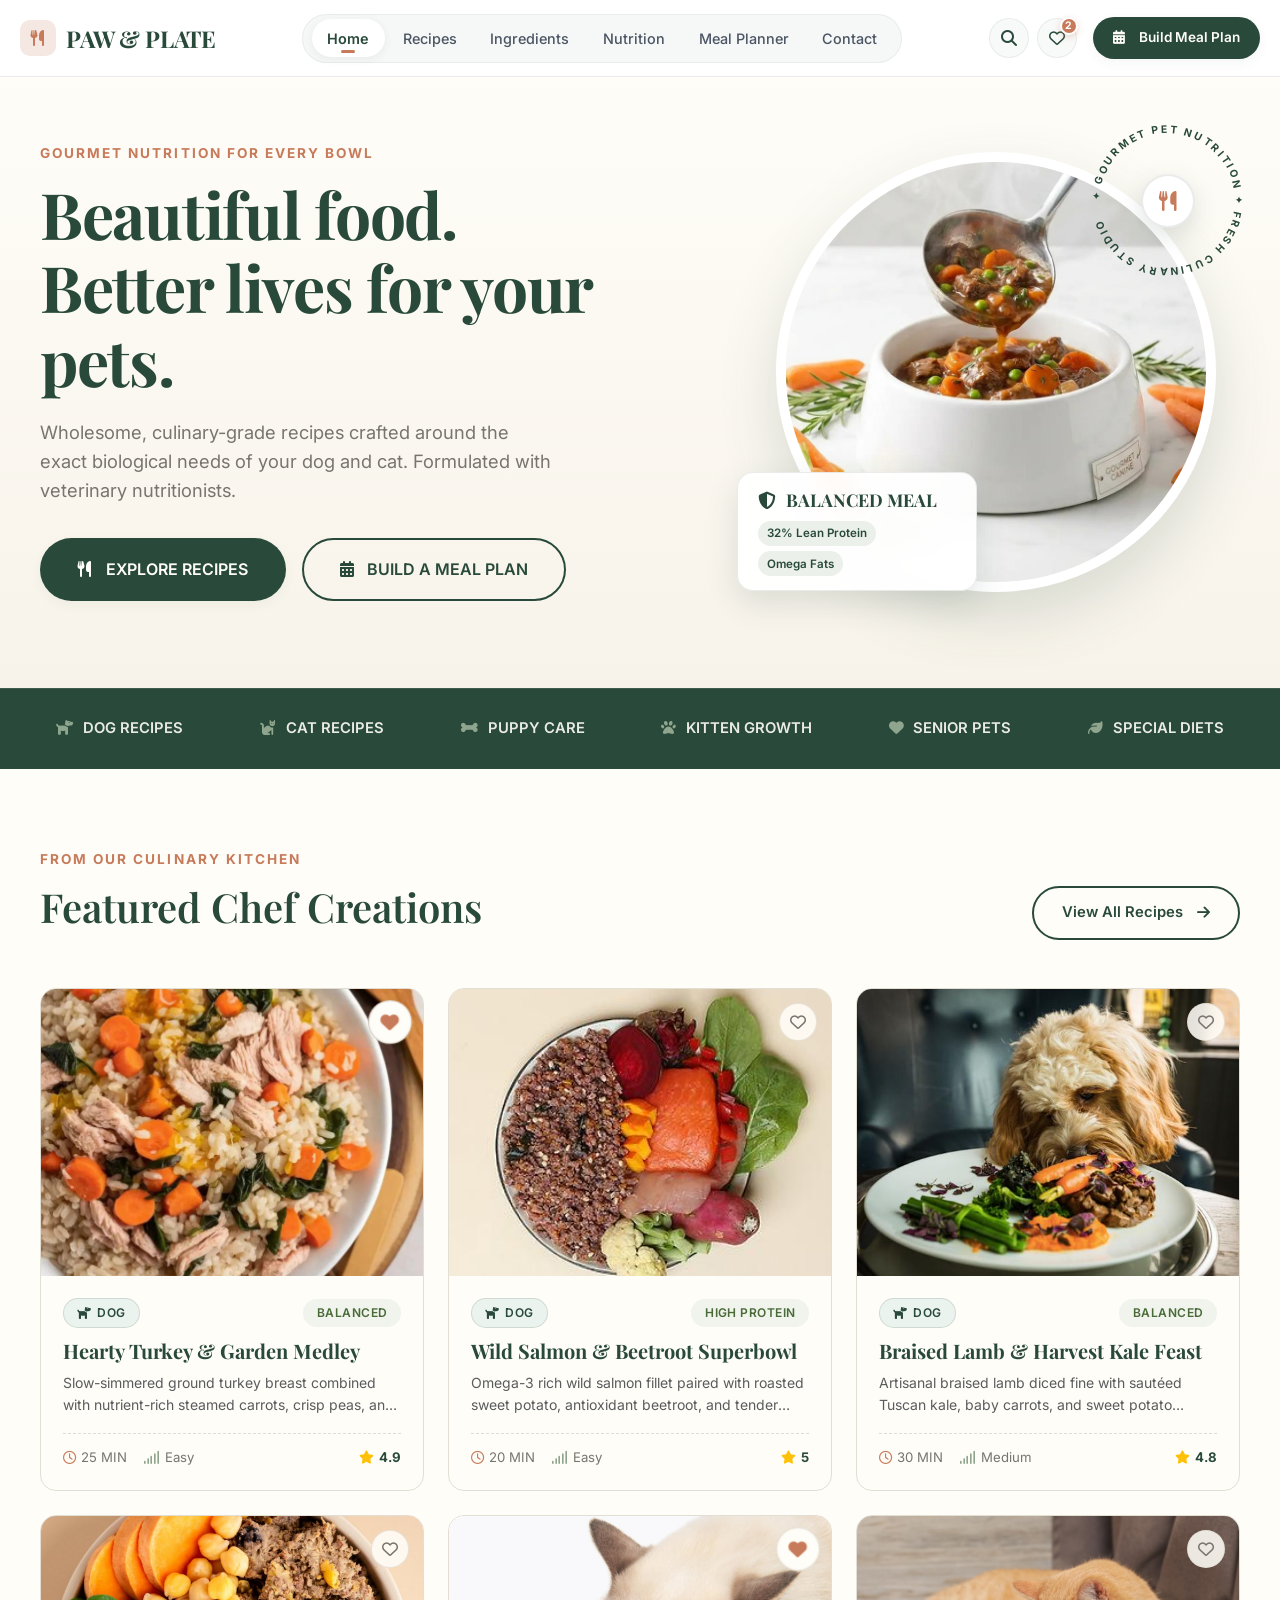
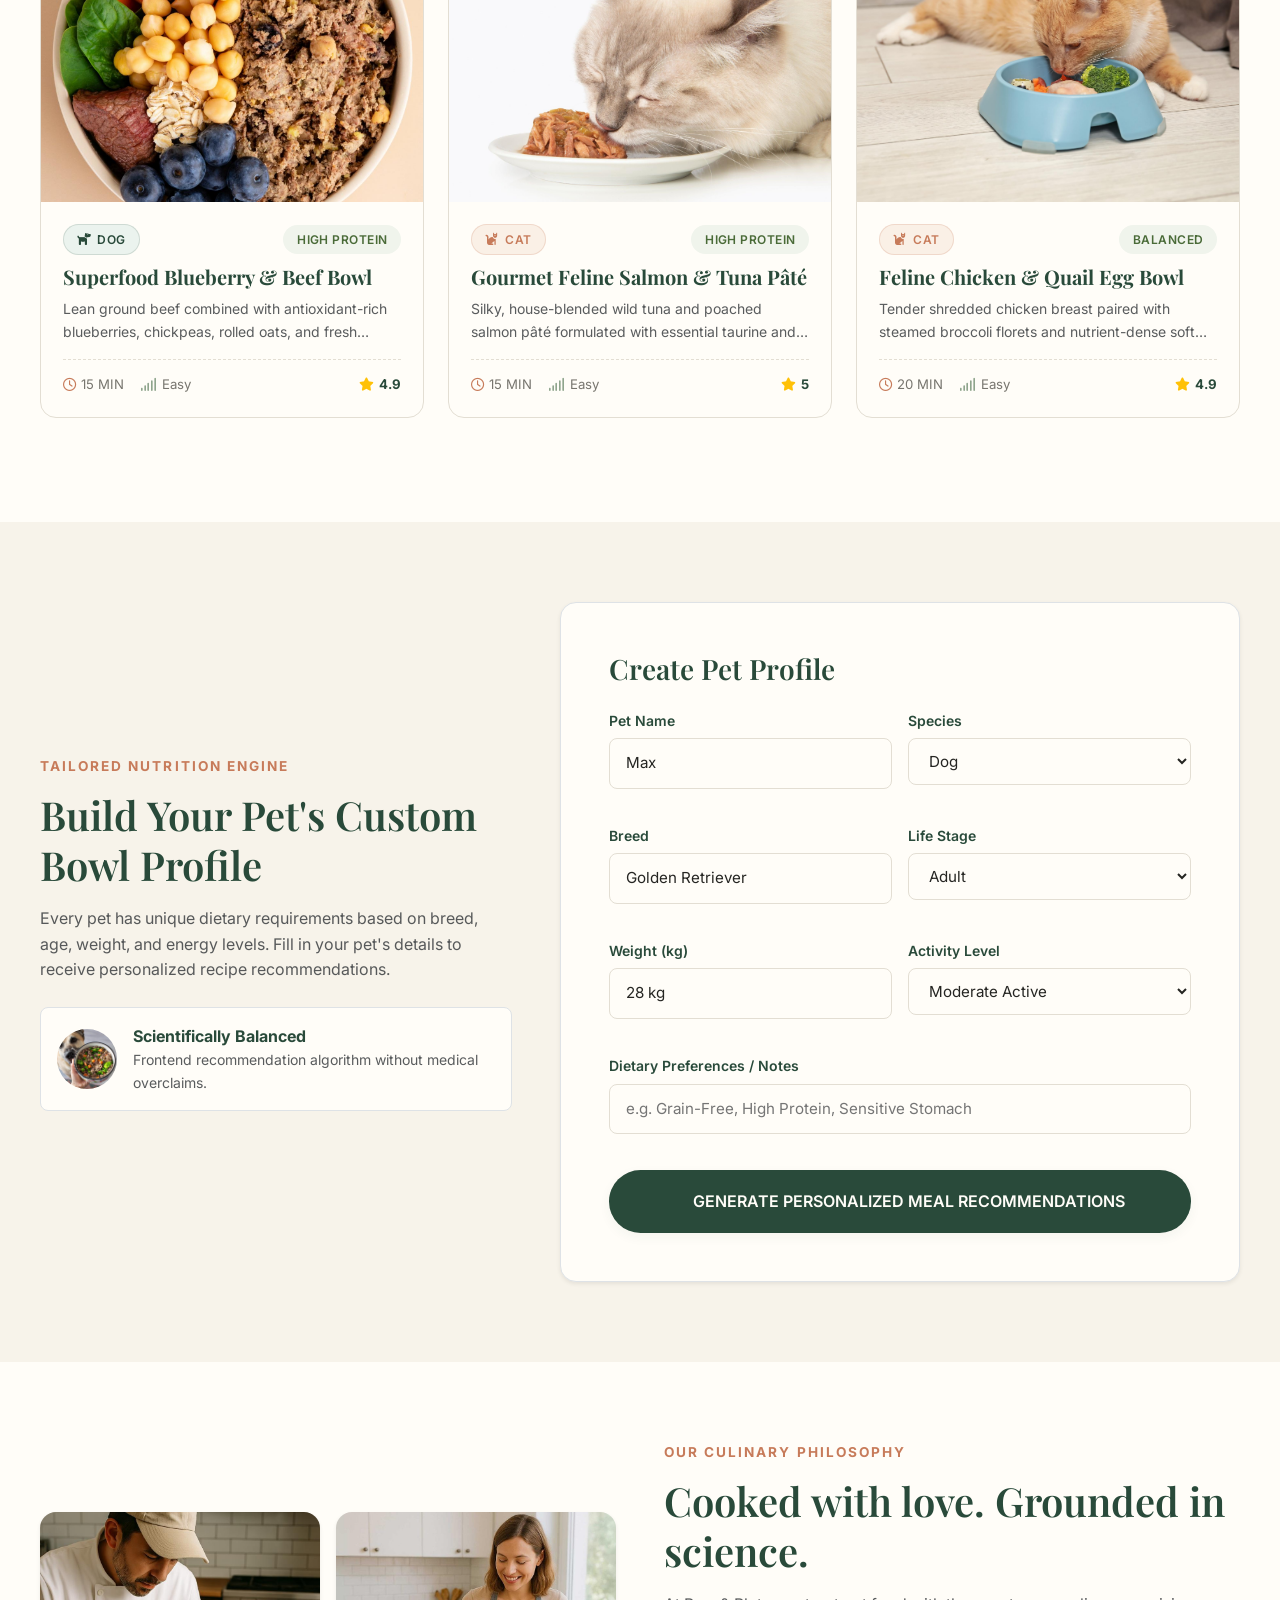
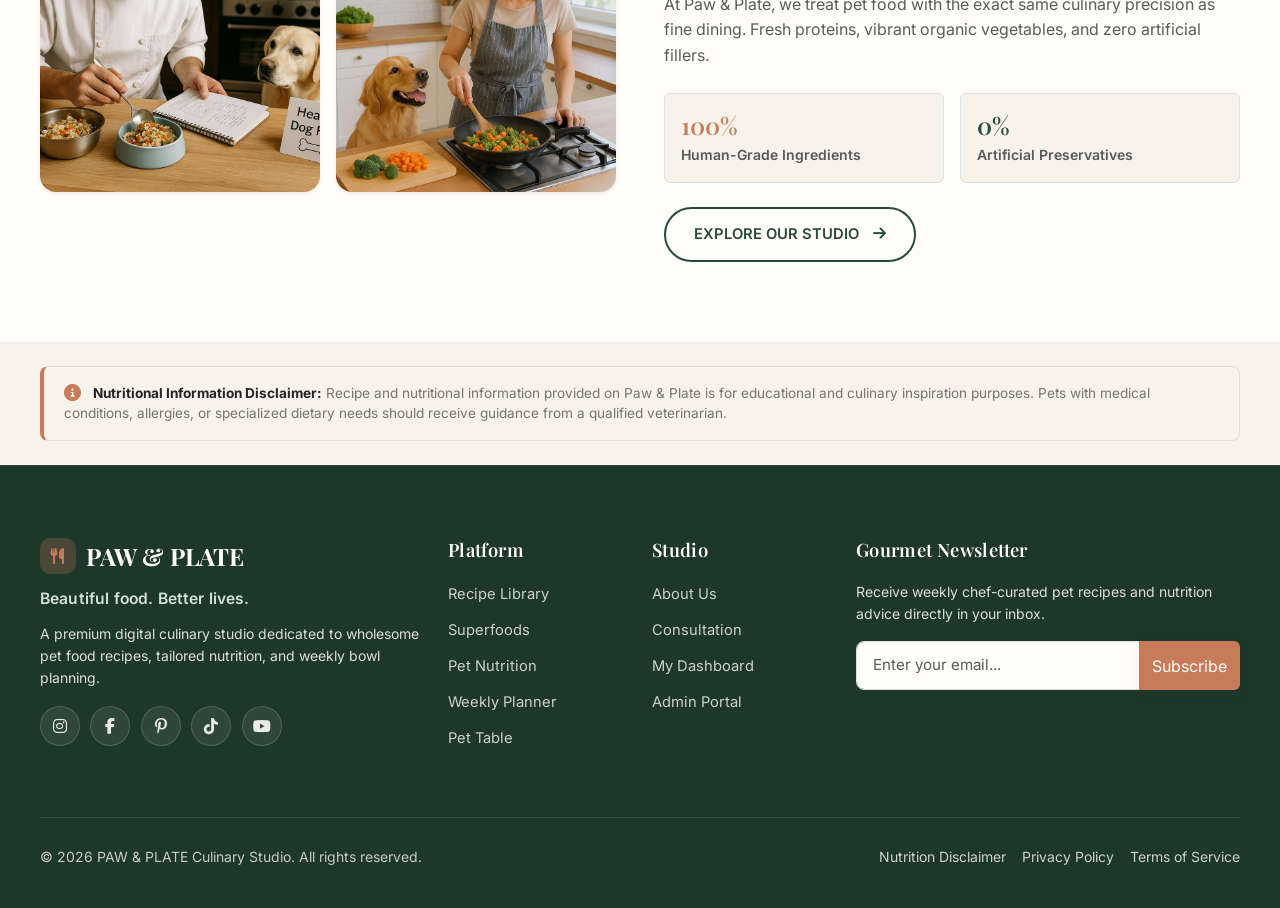
==== index.html @ b3adb0f3 "first commit" ====
<!DOCTYPE html>
<html lang="en">
<head>
  <meta charset="UTF-8">
  <meta name="viewport" content="width=device-width, initial-scale=1.0">
  <title>PAW & PLATE — Gourmet Pet Nutrition & Culinary Studio</title>
  <meta name="description" content="Discover wholesome, culinary pet recipes, personalized meal plans, ingredient guides, and expert pet nutrition advice crafted for dogs and cats.">
  
  <!-- Favicon -->
  <link rel="icon" type="image/svg+xml" href="favicon.svg">
  <!-- Font Awesome CDN -->
  <link rel="stylesheet" href="https://cdnjs.cloudflare.com/ajax/libs/font-awesome/6.4.0/css/all.min.css">
  <!-- Bootstrap 5 CDN -->
  <link rel="stylesheet" href="https://cdn.jsdelivr.net/npm/bootstrap@5.3.0/dist/css/bootstrap.min.css">
  <!-- Master Stylesheet -->
  <link rel="stylesheet" href="assets/css/style.css">
</head>
<body data-page="home">

  <!-- Sticky Navbar -->
  <nav class="navbar navbar-expand-lg paw-navbar">
    <div class="container-custom">

      <!-- Brand Logo -->
      <a class="brand-logo" href="index.html">
        <span class="brand-icon-wrapper"><i class="fas fa-utensils"></i></span> PAW &amp; PLATE
      </a>

      <!-- Desktop Center Nav Links -->
      <div class="d-none d-lg-flex navbar-nav-center">
        <a class="nav-link-paw active" href="index.html">Home</a>
        <a class="nav-link-paw" href="recipes.html">Recipes</a>
        <a class="nav-link-paw" href="ingredients.html">Ingredients</a>
        <a class="nav-link-paw" href="nutrition.html">Nutrition</a>
        <a class="nav-link-paw" href="meal-planner.html">Meal Planner</a>
        <a class="nav-link-paw" href="contact.html">Contact</a>
      </div>

      <!-- Desktop Right Actions -->
      <div class="d-none d-lg-flex align-items-center gap-2">
        <a href="recipes.html" class="header-action-btn" title="Search Recipes"><i class="fas fa-search"></i></a>
        <a href="dashboard.html" class="header-action-btn" title="Saved Favorites">
          <i class="far fa-heart"></i>
          <span class="badge-count" id="favCountBadge">1</span>
        </a>
        <a href="meal-planner.html" class="btn-paw btn-paw-primary btn-paw-sm ms-2">
          <i class="fas fa-calendar-alt me-1"></i> Build Meal Plan
        </a>
      </div>

      <!-- Mobile Hamburger -->
      <button class="navbar-toggler border-0 d-lg-none ms-auto" type="button" data-bs-toggle="offcanvas" data-bs-target="#mobileNavOffcanvas" aria-controls="mobileNavOffcanvas">
        <i class="fas fa-bars fa-lg text-forest"></i>
      </button>

    </div>
  </nav>

  <!-- Mobile Offcanvas Drawer -->
  <div class="offcanvas offcanvas-end offcanvas-paw" tabindex="-1" id="mobileNavOffcanvas">
    <div class="offcanvas-header border-bottom">
      <a class="brand-logo" href="index.html"><i class="fas fa-utensils"></i> PAW & PLATE</a>
      <button type="button" class="btn-close text-reset" data-bs-dismiss="offcanvas" aria-label="Close"></button>
    </div>
    <div class="offcanvas-body">
      <ul class="navbar-nav">
        <li><a class="nav-link nav-link-paw active" href="index.html"><i class="fas fa-home me-2 text-sage"></i> Home</a></li>
        <li><a class="nav-link nav-link-paw" href="recipes.html"><i class="fas fa-book-open me-2 text-sage"></i> Recipes</a></li>
        <li><a class="nav-link nav-link-paw" href="ingredients.html"><i class="fas fa-carrot me-2 text-sage"></i> Ingredients</a></li>
        <li><a class="nav-link nav-link-paw" href="nutrition.html"><i class="fas fa-heartbeat me-2 text-sage"></i> Nutrition</a></li>
        <li><a class="nav-link nav-link-paw" href="meal-planner.html"><i class="fas fa-calendar-alt me-2 text-sage"></i> Meal Planner</a></li>
        <li><a class="nav-link nav-link-paw" href="community.html"><i class="fas fa-users me-2 text-sage"></i> Community</a></li>
        <li><a class="nav-link nav-link-paw" href="about.html"><i class="fas fa-info-circle me-2 text-sage"></i> About / Studio</a></li>
        <li><a class="nav-link nav-link-paw" href="contact.html"><i class="fas fa-envelope me-2 text-sage"></i> Contact</a></li>
      </ul>
      <div class="mt-4 pt-3 border-top">
        <a href="meal-planner.html" class="btn-paw btn-paw-primary w-100">BUILD A MEAL PLAN</a>
      </div>
    </div>
  </div>



  <!-- Hero Section -->
  <section class="hero-wrapper">
    <div class="container-custom">
      <div class="row align-items-center g-5">
        <div class="col-lg-6 reveal-left">
          <div class="hero-subtitle">GOURMET NUTRITION FOR EVERY BOWL</div>
          <h1 class="hero-title">Beautiful food. <br>Better lives for your pets.</h1>
          <p class="hero-description">
            Wholesome, culinary-grade recipes crafted around the exact biological needs of your dog and cat. Formulated with veterinary nutritionists.
          </p>
          <div class="d-flex flex-wrap gap-3">
            <a href="recipes.html" class="btn-paw btn-paw-primary btn-paw-lg">
              <i class="fas fa-utensils me-1"></i> EXPLORE RECIPES
            </a>
            <a href="meal-planner.html" class="btn-paw btn-paw-outline btn-paw-lg">
              <i class="fas fa-calendar-alt me-1"></i> BUILD A MEAL PLAN
            </a>
          </div>
        </div>

        <div class="col-lg-6 reveal-right text-center text-lg-end">
          <div class="hero-circle-wrapper position-relative d-inline-block">
            
            <!-- Circular Rotating Text Stamp -->
            <div class="rotating-text-stamp">
              <svg viewBox="0 0 220 220" class="rotating-text-svg">
                <path id="circleTextPath" d="M 110, 110 m -85, 0 a 85,85 0 1,1 170,0 a 85,85 0 1,1 -170,0" fill="none" />
                <text font-size="13" font-weight="700" letter-spacing="3" fill="#294A3A">
                  <textPath href="#circleTextPath" startOffset="0%">✦ GOURMET PET NUTRITION ✦ FRESH CULINARY STUDIO </textPath>
                </text>
              </svg>
              <div class="stamp-center-icon">
                <i class="fas fa-utensils text-terracotta"></i>
              </div>
            </div>

            <!-- Circular Image Frame -->
            <div class="hero-img-circle">
              <img src="assets/images/1.jpg" alt="Gourmet Pet Food Bowl">
            </div>

            <!-- Corner Nutrition Badge -->
            <div class="hero-circle-badge">
              <div class="badge-header"><i class="fas fa-shield-alt text-forest me-1"></i> BALANCED MEAL</div>
              <div class="badge-tags mt-1">
                <span class="badge-tag-item">32% Lean Protein</span>
                <span class="badge-tag-item">Omega Fats</span>
              </div>
            </div>

          </div>
        </div>
      </div>
    </div>
  </section>

  <!-- Category & Trust Bar -->
  <section class="trust-bar">
    <div class="container-custom">
      <div class="d-flex flex-wrap align-items-center justify-content-between gap-2">
        <a href="recipes.html?cat=dog" class="trust-item"><i class="fas fa-dog"></i> DOG RECIPES</a>
        <a href="recipes.html?cat=cat" class="trust-item"><i class="fas fa-cat"></i> CAT RECIPES</a>
        <a href="recipes.html?cat=puppy" class="trust-item"><i class="fas fa-bone"></i> PUPPY CARE</a>
        <a href="recipes.html?cat=kitten" class="trust-item"><i class="fas fa-paw"></i> KITTEN GROWTH</a>
        <a href="recipes.html?cat=senior" class="trust-item"><i class="fas fa-heart"></i> SENIOR PETS</a>
        <a href="recipes.html?cat=special" class="trust-item"><i class="fas fa-leaf"></i> SPECIAL DIETS</a>
      </div>
    </div>
  </section>

  <!-- Featured Recipes Section -->
  <section class="section-padding bg-warm-white">
    <div class="container-custom">
      <div class="d-flex flex-wrap align-items-end justify-content-between mb-5 reveal">
        <div>
          <div class="hero-subtitle">FROM OUR CULINARY KITCHEN</div>
          <h2 class="display-6 font-heading">Featured Chef Creations</h2>
        </div>
        <a href="recipes.html" class="btn-paw btn-paw-outline">View All Recipes <i class="fas fa-arrow-right ms-1"></i></a>
      </div>

      <div class="row" id="featuredRecipesGrid">
        <!-- JS dynamically populates top 6 recipes -->
      </div>
    </div>
  </section>

  <!-- Pet Profile Builder Section -->
  <section class="section-padding bg-cream">
    <div class="container-custom">
      <div class="row align-items-center g-5">
        <div class="col-lg-5 reveal-left">
          <div class="hero-subtitle">TAILORED NUTRITION ENGINE</div>
          <h2 class="display-6 font-heading mb-3">Build Your Pet's Custom Bowl Profile</h2>
          <p class="text-muted mb-4">
            Every pet has unique dietary requirements based on breed, age, weight, and energy levels. Fill in your pet's details to receive personalized recipe recommendations.
          </p>
          <div class="d-flex align-items-center gap-3 p-3 bg-warm-white border rounded-3 mb-3">
            <img src="assets/images/10.jpg" alt="Golden Retriever" style="width:60px;height:60px;object-fit:cover;border-radius:50%;">
            <div>
              <div class="fw-bold text-forest">Scientifically Balanced</div>
              <div class="small text-muted">Frontend recommendation algorithm without medical overclaims.</div>
            </div>
          </div>
        </div>

        <div class="col-lg-7 reveal-right">
          <div class="bg-warm-white p-4 p-md-5 rounded-4 border shadow-sm">
            <h3 class="font-heading mb-4 text-forest">Create Pet Profile</h3>
            <form id="homePetProfileForm">
              <div class="row g-3">
                <div class="col-md-6 form-paw-group">
                  <label class="form-paw-label">Pet Name</label>
                  <input type="text" class="form-paw-control" id="petName" value="Max" required>
                </div>
                <div class="col-md-6 form-paw-group">
                  <label class="form-paw-label">Species</label>
                  <select class="form-paw-control" id="petSpecies">
                    <option value="dog" selected>Dog</option>
                    <option value="cat">Cat</option>
                  </select>
                </div>
                <div class="col-md-6 form-paw-group">
                  <label class="form-paw-label">Breed</label>
                  <input type="text" class="form-paw-control" id="petBreed" value="Golden Retriever">
                </div>
                <div class="col-md-6 form-paw-group">
                  <label class="form-paw-label">Life Stage</label>
                  <select class="form-paw-control" id="petLifeStage">
                    <option value="puppy">Puppy / Kitten</option>
                    <option value="adult" selected>Adult</option>
                    <option value="senior">Senior</option>
                  </select>
                </div>
                <div class="col-md-6 form-paw-group">
                  <label class="form-paw-label">Weight (kg)</label>
                  <input type="text" class="form-paw-control" id="petWeight" value="28 kg">
                </div>
                <div class="col-md-6 form-paw-group">
                  <label class="form-paw-label">Activity Level</label>
                  <select class="form-paw-control" id="petActivity">
                    <option value="Low">Low / Indoor</option>
                    <option value="Moderate" selected>Moderate Active</option>
                    <option value="High">High Energy / Outdoor</option>
                  </select>
                </div>
                <div class="col-12 form-paw-group">
                  <label class="form-paw-label">Dietary Preferences / Notes</label>
                  <input type="text" class="form-paw-control" id="petPreferences" placeholder="e.g. Grain-Free, High Protein, Sensitive Stomach">
                </div>
                <div class="col-12 mt-3">
                  <button type="submit" class="btn-paw btn-paw-primary w-100 btn-paw-lg">
                    <i class="fas fa-sparkles me-2"></i> GENERATE PERSONALIZED MEAL RECOMMENDATIONS
                  </button>
                </div>
              </div>
            </form>
          </div>
        </div>
      </div>
    </div>
  </section>

  <!-- Culinary Studio Feature Showcase -->
  <section class="section-padding bg-warm-white">
    <div class="container-custom">
      <div class="row align-items-center g-5">
        <div class="col-lg-6 order-lg-2 reveal-right">
          <div class="hero-subtitle">OUR CULINARY PHILOSOPHY</div>
          <h2 class="display-6 font-heading mb-3">Cooked with love. Grounded in science.</h2>
          <p class="text-muted mb-4">
            At Paw & Plate, we treat pet food with the exact same culinary precision as fine dining. Fresh proteins, vibrant organic vegetables, and zero artificial fillers.
          </p>
          <div class="row g-3 mb-4">
            <div class="col-6">
              <div class="p-3 bg-cream rounded border">
                <div class="h4 font-heading text-terracotta mb-1">100%</div>
                <div class="small text-muted fw-semibold">Human-Grade Ingredients</div>
              </div>
            </div>
            <div class="col-6">
              <div class="p-3 bg-cream rounded border">
                <div class="h4 font-heading text-forest mb-1">0%</div>
                <div class="small text-muted fw-semibold">Artificial Preservatives</div>
              </div>
            </div>
          </div>
          <a href="about.html" class="btn-paw btn-paw-outline">EXPLORE OUR STUDIO <i class="fas fa-arrow-right ms-1"></i></a>
        </div>

        <div class="col-lg-6 order-lg-1 reveal-left">
          <div class="row g-3">
            <div class="col-6">
              <img src="assets/images/25.jpg" alt="Chef preparing pet bowl" class="img-fluid rounded-4 shadow-sm" style="height:280px;width:100%;object-fit:cover;">
            </div>
            <div class="col-6">
              <img src="assets/images/20.jpg" alt="Woman cooking fresh veggies for dog" class="img-fluid rounded-4 shadow-sm" style="height:280px;width:100%;object-fit:cover;">
            </div>
          </div>
        </div>
      </div>
    </div>
  </section>

  <!-- Safety & Educational Disclaimer -->
  <section class="py-4 bg-cream">
    <div class="container-custom">
      <div class="disclaimer-banner reveal">
        <i class="fas fa-info-circle text-terracotta fa-lg me-2"></i>
        <strong>Nutritional Information Disclaimer:</strong> Recipe and nutritional information provided on Paw & Plate is for educational and culinary inspiration purposes. Pets with medical conditions, allergies, or specialized dietary needs should receive guidance from a qualified veterinarian.
      </div>
    </div>
  </section>

  <!-- Footer -->
  <!-- Footer -->
  <footer class="paw-footer">
    <div class="container-custom">
      <div class="row g-4">
        <div class="col-lg-4">
          <a href="index.html" class="footer-brand"><span class="brand-icon-wrapper"><i class="fas fa-utensils"></i></span> PAW &amp; PLATE</a>
          <div class="footer-tagline">Beautiful food. Better lives.</div>
          <p class="small text-muted mb-3">
            A premium digital culinary studio dedicated to wholesome pet food recipes, tailored nutrition, and weekly bowl planning.
          </p>
          <div class="footer-social-icons">
            <a href="#" class="social-icon-btn" aria-label="Instagram" title="Instagram"><i class="fab fa-instagram"></i></a>
            <a href="#" class="social-icon-btn" aria-label="Facebook" title="Facebook"><i class="fab fa-facebook-f"></i></a>
            <a href="#" class="social-icon-btn" aria-label="Pinterest" title="Pinterest"><i class="fab fa-pinterest-p"></i></a>
            <a href="#" class="social-icon-btn" aria-label="TikTok" title="TikTok"><i class="fab fa-tiktok"></i></a>
            <a href="#" class="social-icon-btn" aria-label="YouTube" title="YouTube"><i class="fab fa-youtube"></i></a>
          </div>
        </div>
        <div class="col-lg-2 col-md-4">
          <h4 class="footer-heading">Platform</h4>
          <ul class="footer-links">
            <li><a href="recipes.html">Recipe Library</a></li>
            <li><a href="ingredients.html">Superfoods</a></li>
            <li><a href="nutrition.html">Pet Nutrition</a></li>
            <li><a href="meal-planner.html">Weekly Planner</a></li>
            <li><a href="community.html">Pet Table</a></li>
          </ul>
        </div>
        <div class="col-lg-2 col-md-4">
          <h4 class="footer-heading">Studio</h4>
          <ul class="footer-links">
            <li><a href="about.html">About Us</a></li>
            <li><a href="contact.html">Consultation</a></li>
            <li><a href="dashboard.html">My Dashboard</a></li>
            <li><a href="admin.html">Admin Portal</a></li>
          </ul>
        </div>
        <div class="col-lg-4 col-md-4">
          <h4 class="footer-heading">Gourmet Newsletter</h4>
          <p class="small text-muted mb-3">Receive weekly chef-curated pet recipes and nutrition advice directly in your inbox.</p>
          <div class="input-group">
            <input type="email" class="form-control form-paw-control" placeholder="Enter your email...">
            <button class="btn btn-paw-terracotta" type="button">Subscribe</button>
          </div>
        </div>
      </div>

      <div class="footer-bottom">
        <div>&copy; 2026 PAW &amp; PLATE Culinary Studio. All rights reserved.</div>
        <div class="d-flex gap-3">
          <a href="nutrition.html">Nutrition Disclaimer</a>
          <a href="contact.html">Privacy Policy</a>
          <a href="contact.html">Terms of Service</a>
        </div>
      </div>
    </div>
  </footer>

  <!-- Profile Result Modal -->
  <div class="modal fade" id="profileResultModal" tabindex="-1" aria-hidden="true">
    <div class="modal-dialog modal-lg modal-dialog-centered">
      <div class="modal-content bg-warm-white border-0 shadow-lg">
        <div class="modal-header border-bottom">
          <h5 class="modal-title font-heading text-forest"><i class="fas fa-sparkles text-terracotta me-2"></i> Custom Nutrition Protocol Created</h5>
          <button type="button" class="btn-close" data-bs-dismiss="modal" aria-label="Close"></button>
        </div>
        <div class="modal-body p-4" id="recommendedRecipesContainer">
          <!-- JS fills recommended recipe cards -->
        </div>
        <div class="modal-footer border-top">
          <button type="button" class="btn-paw btn-paw-outline btn-paw-sm" data-bs-dismiss="modal">Close</button>
          <a href="meal-planner.html" class="btn-paw btn-paw-primary btn-paw-sm">Add to Meal Planner</a>
        </div>
      </div>
    </div>
  </div>

  <!-- Scripts -->
  <script src="https://cdn.jsdelivr.net/npm/bootstrap@5.3.0/dist/js/bootstrap.bundle.min.js"></script>
  <script src="assets/js/main.js"></script>
</body>
</html>
---- assets/css/style.css ----
/* ==========================================================================
   PAW & PLATE — Premium Gourmet Pet Food & Culinary Studio
   Design System & Master Stylesheet
   ========================================================================== */

@import url('https://fonts.googleapis.com/css2?family=DM+Serif+Display:ital@0;1&family=Inter:wght@300;400;500;600;700&family=Playfair+Display:ital,wght@0,400..800;1,400..800&display=swap');

:root {
  --forest: #294A3A;
  --forest-dark: #1E372B;
  --forest-light: #375F4B;
  --sage: #8FA58D;
  --sage-light: #EBF0EA;
  --sage-tint: #F3F6F2;
  --cream: #F7F3EA;
  --warm-white: #FFFDF8;
  --terracotta: #C77B5A;
  --terracotta-dark: #A96243;
  --terracotta-light: #F9EFEA;
  --charcoal: #252522;
  --muted: #77756E;
  --border: #E3DED3;
  --border-dark: #CFC8B8;
  
  --shadow-sm: 0 4px 12px rgba(41, 74, 58, 0.05);
  --shadow-md: 0 12px 32px rgba(37, 37, 34, 0.08);
  --shadow-lg: 0 20px 48px rgba(37, 37, 34, 0.12);
  --shadow-hover: 0 18px 40px rgba(41, 74, 58, 0.15);
  
  --font-heading: 'Playfair Display', 'DM Serif Display', Georgia, serif;
  --font-body: 'Inter', system-ui, -apple-system, sans-serif;
  
  --radius-sm: 8px;
  --radius-md: 16px;
  --radius-lg: 24px;
  --radius-pill: 999px;
  
  --transition: all 0.35s cubic-bezier(0.25, 1, 0.5, 1);
  --transition-fast: all 0.2s ease;
}

/* Global Reset & Base */
*, *::before, *::after {
  box-sizing: border-box;
}

/* High-Contrast Custom Text Selection across all elements */
*::selection {
  background-color: var(--forest) !important;
  color: #FFFFFF !important;
  text-shadow: none !important;
}

*::-moz-selection {
  background-color: var(--forest) !important;
  color: #FFFFFF !important;
  text-shadow: none !important;
}

/* Selection for Dark Green / Primary Containers */
.bg-forest *::selection,
.bg-forest::selection,
.paw-footer *::selection,
.paw-footer::selection {
  background-color: var(--terracotta) !important;
  color: #FFFFFF !important;
}

.bg-forest *::-moz-selection,
.bg-forest::-moz-selection,
.paw-footer *::-moz-selection,
.paw-footer::-moz-selection {
  background-color: var(--terracotta) !important;
  color: #FFFFFF !important;
}

html, body {
  scroll-behavior: smooth;
  width: 100%;
  max-width: 100vw;
  overflow-x: hidden !important;
  position: relative;
}

body {
  font-family: var(--font-body);
  background-color: var(--warm-white);
  color: var(--charcoal);
  line-height: 1.6;
  font-size: 1rem;
  padding-top: 72px;
  -webkit-font-smoothing: antialiased;
}

/* Typography Rules */
h1, h2, h3, h4, .font-heading {
  font-family: var(--font-heading);
  color: var(--forest);
  font-weight: 600;
  line-height: 1.25;
}

p {
  color: var(--muted);
  margin-bottom: 1rem;
}

a {
  color: var(--forest);
  text-decoration: none;
  transition: var(--transition-fast);
}

a:hover {
  color: var(--terracotta);
}

/* Container limits & Strict Section Overflow Protection */
.container-custom {
  max-width: 1240px;
  width: 100%;
  margin-left: auto;
  margin-right: auto;
  padding-left: 1.25rem;
  padding-right: 1.25rem;
  box-sizing: border-box;
}

section, header, footer, main {
  max-width: 100vw;
  overflow-x: hidden;
}

/* Section Styling */
.section-padding {
  padding-top: 5rem;
  padding-bottom: 5rem;
}

.section-padding-sm {
  padding-top: 3rem;
  padding-bottom: 3rem;
}

.bg-cream {
  background-color: var(--cream);
}

.bg-forest {
  background-color: var(--forest);
  color: var(--warm-white);
}

.bg-forest h1, .bg-forest h2, .bg-forest h3, .bg-forest h4 {
  color: var(--warm-white);
}

.bg-forest p {
  color: rgba(255, 253, 248, 0.8);
}

.bg-sage-light {
  background-color: var(--sage-light) !important;
  color: var(--forest);
}

.bg-warm-white {
  background-color: var(--warm-white);
}

/* Custom Text Color Utility Classes */
.text-forest {
  color: var(--forest) !important;
}

.text-terracotta {
  color: var(--terracotta) !important;
}

.text-sage {
  color: var(--sage) !important;
}

.text-warm-white {
  color: var(--warm-white) !important;
}

/* Bootstrap Badge Color Fixes */
.badge.bg-sage-light {
  background-color: var(--sage-light) !important;
  color: var(--forest) !important;
  border: 1px solid rgba(41, 74, 58, 0.12);
}

.badge.bg-forest {
  background-color: var(--forest) !important;
  color: #FFFFFF !important;
}

/* Badges & Pills */
.tag-badge {
  display: inline-flex;
  align-items: center;
  gap: 0.35rem;
  padding: 0.3rem 0.85rem;
  border-radius: var(--radius-pill);
  font-size: 0.75rem;
  font-weight: 600;
  letter-spacing: 0.04em;
  text-transform: uppercase;
}

.tag-dog {
  background-color: #EBF3EE;
  color: var(--forest);
  border: 1px solid rgba(41, 74, 58, 0.15);
}

.tag-cat {
  background-color: #FAF0E6;
  color: var(--terracotta);
  border: 1px solid rgba(199, 123, 90, 0.2);
}

.tag-balanced {
  background-color: #F0F4EC;
  color: #4A6B38;
}

.tag-protein {
  background-color: #FDF2E9;
  color: #C0392B;
}

.tag-grainfree {
  background-color: #F4F6F7;
  color: #2C3E50;
}

/* Custom Buttons */
.btn-paw {
  display: inline-flex;
  align-items: center;
  justify-content: center;
  gap: 0.6rem;
  padding: 0.85rem 1.75rem;
  font-size: 0.925rem;
  font-weight: 600;
  border-radius: var(--radius-pill);
  transition: var(--transition);
  border: 2px solid transparent;
  cursor: pointer;
  white-space: nowrap;
}

.btn-paw-primary {
  background-color: var(--forest);
  color: var(--warm-white);
  box-shadow: var(--shadow-sm);
}

.btn-paw-primary:hover {
  background-color: var(--forest-dark);
  color: var(--warm-white);
  transform: translateY(-2px);
  box-shadow: var(--shadow-md);
}

.btn-paw-terracotta {
  background-color: var(--terracotta);
  color: var(--warm-white);
  box-shadow: var(--shadow-sm);
}

.btn-paw-terracotta:hover {
  background-color: var(--terracotta-dark);
  color: var(--warm-white);
  transform: translateY(-2px);
  box-shadow: var(--shadow-md);
}

.btn-paw-outline {
  background-color: transparent;
  border-color: var(--forest);
  color: var(--forest);
}

.btn-paw-outline:hover {
  background-color: var(--forest);
  color: var(--warm-white);
  transform: translateY(-2px);
}

.btn-paw-ghost {
  background-color: rgba(255, 255, 255, 0.6);
  border-color: var(--border);
  color: var(--charcoal);
  backdrop-filter: blur(4px);
}

.btn-paw-ghost:hover {
  background-color: var(--warm-white);
  border-color: var(--forest);
  color: var(--forest);
}

.btn-paw-sm {
  padding: 0.5rem 1.15rem;
  font-size: 0.85rem;
}

.btn-paw-lg {
  padding: 1.05rem 2.25rem;
  font-size: 1rem;
}

/* Always Sticky & Fixed Header Navbar Across All Devices */
.paw-navbar {
  position: fixed !important;
  top: 0 !important;
  left: 0 !important;
  right: 0 !important;
  width: 100% !important;
  z-index: 1040 !important;
  background-color: rgba(255, 255, 255, 0.95);
  backdrop-filter: blur(16px) saturate(180%);
  -webkit-backdrop-filter: blur(16px) saturate(180%);
  border-bottom: 1px solid rgba(41, 74, 58, 0.1);
  transition: padding 0.3s ease, background-color 0.3s ease, box-shadow 0.3s ease;
  padding-top: 0.85rem;
  padding-bottom: 0.85rem;
}

.paw-navbar.shrunk,
.paw-navbar.scrolled {
  padding-top: 0.55rem;
  padding-bottom: 0.55rem;
  background-color: rgba(255, 255, 255, 0.98);
  box-shadow: 0 10px 30px -10px rgba(41, 74, 58, 0.12);
  border-bottom-color: rgba(41, 74, 58, 0.15);
}

.paw-navbar .container-custom {
  max-width: 1320px;
  width: 100%;
  display: flex;
  align-items: center;
  justify-content: space-between;
  gap: 1rem;
}

.brand-logo {
  font-family: var(--font-heading);
  font-size: 1.45rem;
  font-weight: 700;
  letter-spacing: -0.01em;
  color: var(--forest);
  display: inline-flex;
  align-items: center;
  gap: 0.65rem;
  text-decoration: none;
  white-space: nowrap;
  flex-shrink: 0;
}

.brand-icon-wrapper {
  width: 36px;
  height: 36px;
  min-width: 36px;
  border-radius: 10px;
  background-color: rgba(199, 123, 90, 0.18);
  color: var(--terracotta);
  display: inline-flex;
  align-items: center;
  justify-content: center;
  font-size: 1rem;
  transition: transform 0.3s cubic-bezier(0.34, 1.56, 0.64, 1), background-color 0.3s ease;
}

.brand-logo:hover .brand-icon-wrapper {
  transform: rotate(-10deg) scale(1.1);
  background-color: var(--terracotta);
  color: #FFFFFF;
}

.brand-logo i {
  color: inherit;
}

.navbar-nav-center {
  display: flex;
  align-items: center;
  justify-content: center;
  gap: 0.2rem;
  background-color: rgba(41, 74, 58, 0.04);
  padding: 0.3rem 0.55rem;
  border-radius: 999px;
  border: 1px solid rgba(41, 74, 58, 0.07);
}

.nav-link-paw {
  font-family: var(--font-body);
  font-size: 0.9rem;
  font-weight: 500;
  color: #4B5563;
  padding: 0.45rem 0.95rem;
  margin: 0;
  border-radius: 999px;
  background: transparent;
  transition: all 0.25s cubic-bezier(0.16, 1, 0.3, 1);
  position: relative;
  white-space: nowrap;
  display: inline-flex;
  align-items: center;
  text-decoration: none;
}

.nav-link-paw:hover {
  color: var(--forest);
  background-color: rgba(41, 74, 58, 0.06);
}

.nav-link-paw.active {
  color: var(--forest);
  font-weight: 600;
  background-color: #FFFFFF;
  box-shadow: 0 2px 8px rgba(41, 74, 58, 0.08);
}

.nav-link-paw.active::after {
  content: '';
  position: absolute;
  bottom: 4px;
  left: 50%;
  transform: translateX(-50%);
  width: 14px;
  height: 2.5px;
  background-color: var(--terracotta);
  border-radius: 999px;
  transition: all 0.3s ease;
}

.header-actions-group {
  display: flex;
  align-items: center;
  gap: 0.6rem;
}

.header-action-btn {
  width: 40px;
  height: 40px;
  border-radius: 50%;
  border: 1px solid rgba(41, 74, 58, 0.08);
  background-color: rgba(41, 74, 58, 0.03);
  color: var(--forest);
  display: flex;
  align-items: center;
  justify-content: center;
  transition: all 0.25s cubic-bezier(0.16, 1, 0.3, 1);
  position: relative;
  cursor: pointer;
  text-decoration: none;
}

.header-action-btn:hover {
  color: #FFFFFF;
  background-color: var(--forest);
  border-color: var(--forest);
  transform: translateY(-2px);
  box-shadow: 0 6px 16px rgba(41, 74, 58, 0.18);
}

.badge-count {
  position: absolute;
  top: -2px;
  right: -2px;
  background-color: var(--terracotta);
  color: #FFFFFF;
  font-size: 0.65rem;
  font-weight: 700;
  width: 18px;
  height: 18px;
  border-radius: 50%;
  display: flex;
  align-items: center;
  justify-content: center;
  border: 2px solid #FFFFFF;
  box-shadow: 0 2px 6px rgba(199, 123, 90, 0.3);
}

@media (max-width: 1200px) {
  .nav-link-paw {
    padding: 0.45rem 0.75rem;
    font-size: 0.9rem;
  }
}

/* Mobile Offcanvas Nav */
.offcanvas-paw {
  background-color: var(--warm-white);
  border-left: 1px solid var(--border);
}

.offcanvas-paw .nav-link-paw {
  font-size: 1.15rem;
  padding: 0.85rem 1rem;
  display: block;
  border-bottom: 1px solid rgba(227, 222, 211, 0.5);
}

/* Home Hero Section */
.hero-wrapper {
  padding-top: 3.5rem;
  padding-bottom: 4.5rem;
  position: relative;
  overflow: hidden;
  background: linear-gradient(180deg, var(--warm-white) 0%, var(--cream) 100%);
}

.hero-subtitle {
  font-family: var(--font-body);
  font-size: 0.85rem;
  font-weight: 700;
  letter-spacing: 0.15em;
  text-transform: uppercase;
  color: var(--terracotta);
  margin-bottom: 0.75rem;
}

.hero-title {
  font-size: clamp(2.5rem, 5vw, 4rem);
  color: var(--forest);
  font-weight: 700;
  line-height: 1.15;
  margin-bottom: 1.25rem;
  letter-spacing: -0.02em;
  display: block;
  opacity: 1 !important;
  visibility: visible !important;
}

.hero-description {
  font-size: 1.15rem;
  color: var(--muted);
  max-width: 520px;
  margin-bottom: 2rem;
}

/* Home Hero Section — Circular Image Frame & Rotating Text Animation */
.hero-circle-wrapper {
  position: relative;
  display: inline-block;
  padding: 1.5rem;
}

.hero-img-circle {
  width: 440px;
  height: 440px;
  max-width: 85vw;
  max-height: 85vw;
  border-radius: 50%;
  overflow: hidden;
  border: 10px solid #FFFFFF;
  box-shadow: 0 24px 60px rgba(41, 74, 58, 0.16);
  position: relative;
  z-index: 2;
  background-color: var(--cream);
}

.hero-img-circle img {
  width: 100%;
  height: 100%;
  object-fit: cover;
  object-position: center;
  transition: transform 0.8s cubic-bezier(0.16, 1, 0.3, 1);
}

.hero-img-circle:hover img {
  transform: scale(1.08);
}

/* Rotating Circular Text Stamp */
.rotating-text-stamp {
  position: absolute;
  top: -15px;
  right: -15px;
  width: 175px;
  height: 175px;
  z-index: 10;
  pointer-events: none;
  display: flex;
  align-items: center;
  justify-content: center;
}

.rotating-text-svg {
  width: 100%;
  height: 100%;
  animation: spinText 16s linear infinite;
  transform-origin: center center;
}

.stamp-center-icon {
  position: absolute;
  width: 54px;
  height: 54px;
  background-color: #FFFFFF;
  border-radius: 50%;
  display: flex;
  align-items: center;
  justify-content: center;
  box-shadow: 0 8px 24px rgba(41, 74, 58, 0.15);
  font-size: 1.25rem;
  border: 2px solid rgba(41, 74, 58, 0.1);
}

@keyframes spinText {
  from {
    transform: rotate(0deg);
  }
  to {
    transform: rotate(360deg);
  }
}

/* Static Corner Badge for Circle Frame */
.hero-circle-badge {
  position: absolute;
  bottom: 25px;
  left: -15px;
  background: rgba(255, 255, 255, 0.95);
  backdrop-filter: blur(12px);
  border: 1px solid rgba(41, 74, 58, 0.1);
  padding: 0.85rem 1.25rem;
  border-radius: var(--radius-md);
  box-shadow: 0 12px 32px rgba(41, 74, 58, 0.14);
  z-index: 10;
  max-width: 240px;
  text-align: left;
}

.badge-header {
  font-family: var(--font-heading);
  font-size: 1.1rem;
  font-weight: 700;
  color: var(--forest);
  margin-bottom: 0.4rem;
  display: flex;
  align-items: center;
  gap: 0.4rem;
}

.badge-header i {
  color: var(--terracotta);
}

.badge-tags {
  display: flex;
  flex-wrap: wrap;
  gap: 0.35rem;
}

.badge-tag-item {
  font-size: 0.725rem;
  font-weight: 600;
  padding: 0.2rem 0.55rem;
  border-radius: var(--radius-pill);
  background-color: var(--sage-light);
  color: var(--forest);
}

/* Trust / Category Bar */
.trust-bar {
  background-color: var(--forest);
  color: var(--warm-white);
  padding: 1.25rem 0;
  border-top: 1px solid rgba(255, 255, 255, 0.1);
}

.trust-item {
  display: flex;
  align-items: center;
  justify-content: center;
  gap: 0.6rem;
  color: rgba(255, 253, 248, 0.9);
  font-weight: 600;
  font-size: 0.925rem;
  padding: 0.5rem 1rem;
  border-radius: var(--radius-pill);
  transition: var(--transition-fast);
  cursor: pointer;
  white-space: nowrap;
}

.trust-item i {
  color: var(--sage);
}

.trust-item:hover {
  background-color: rgba(255, 255, 255, 0.12);
  color: var(--warm-white);
}

/* Premium Recipe Card */
.recipe-card {
  background-color: var(--warm-white);
  border-radius: var(--radius-md);
  border: 1px solid var(--border);
  overflow: hidden;
  transition: var(--transition);
  height: 100%;
  display: flex;
  flex-direction: column;
  position: relative;
}

.recipe-card:hover {
  transform: translateY(-8px);
  box-shadow: var(--shadow-hover);
  border-color: var(--sage);
}

.recipe-card-img-wrap {
  position: relative;
  aspect-ratio: 4/3;
  overflow: hidden;
  background-color: var(--cream);
}

.recipe-card-img-wrap img {
  width: 100%;
  height: 100%;
  object-fit: cover;
  transition: transform 0.7s cubic-bezier(0.25, 1, 0.5, 1);
}

.recipe-card:hover .recipe-card-img-wrap img {
  transform: scale(1.07);
}

.recipe-save-btn {
  position: absolute;
  top: 14px;
  right: 14px;
  width: 38px;
  height: 38px;
  border-radius: 50%;
  background: rgba(255, 253, 248, 0.88);
  backdrop-filter: blur(8px);
  border: 1px solid rgba(227, 222, 211, 0.8);
  display: flex;
  align-items: center;
  justify-content: center;
  color: var(--muted);
  cursor: pointer;
  transition: var(--transition-fast);
  z-index: 5;
}

.recipe-save-btn:hover, .recipe-save-btn.active {
  background: var(--warm-white);
  color: var(--terracotta);
  transform: scale(1.15);
  box-shadow: var(--shadow-sm);
}

.recipe-card-body {
  padding: 1.35rem;
  display: flex;
  flex-direction: column;
  flex-grow: 1;
}

.recipe-card-meta {
  display: flex;
  align-items: center;
  justify-content: space-between;
  margin-bottom: 0.6rem;
}

.recipe-title {
  font-family: var(--font-heading);
  font-size: 1.25rem;
  font-weight: 700;
  color: var(--forest);
  margin-bottom: 0.5rem;
  line-height: 1.3;
}

.recipe-title a {
  color: var(--forest);
}

.recipe-title a:hover {
  color: var(--terracotta);
}

.recipe-details-row {
  display: flex;
  align-items: center;
  gap: 1rem;
  font-size: 0.825rem;
  color: var(--muted);
  margin-top: auto;
  padding-top: 0.85rem;
  border-top: 1px dashed var(--border);
}

.recipe-details-row span {
  display: flex;
  align-items: center;
  gap: 0.35rem;
}

/* Category Filter Buttons */
.filter-btn-group {
  display: flex;
  flex-wrap: wrap;
  gap: 0.5rem;
  align-items: center;
}

.btn-filter {
  padding: 0.5rem 1.15rem;
  border-radius: var(--radius-pill);
  font-size: 0.85rem;
  font-weight: 600;
  background-color: var(--warm-white);
  border: 1px solid var(--border);
  color: var(--charcoal);
  transition: var(--transition-fast);
  cursor: pointer;
}

.btn-filter:hover, .btn-filter.active {
  background-color: var(--forest);
  color: var(--warm-white);
  border-color: var(--forest);
}

/* Ingredient Card */
.ingredient-card {
  background: var(--warm-white);
  border: 1px solid var(--border);
  border-radius: var(--radius-md);
  padding: 1.25rem;
  text-align: center;
  transition: var(--transition);
  cursor: pointer;
}

.ingredient-card:hover {
  transform: translateY(-5px);
  border-color: var(--terracotta);
  box-shadow: var(--shadow-md);
}

.ingredient-img-wrap {
  width: 90px;
  height: 90px;
  border-radius: 50%;
  margin: 0 auto 1rem auto;
  overflow: hidden;
  border: 3px solid var(--cream);
  box-shadow: var(--shadow-sm);
}

.ingredient-img-wrap img {
  width: 100%;
  height: 100%;
  object-fit: cover;
}

.ingredient-name {
  font-family: var(--font-heading);
  font-size: 1.1rem;
  font-weight: 700;
  color: var(--forest);
  margin-bottom: 0.25rem;
}

.ingredient-category {
  font-size: 0.775rem;
  color: var(--muted);
  text-transform: uppercase;
  letter-spacing: 0.05em;
  font-weight: 600;
}

/* Expert / Nutritionist Card */
.expert-card {
  background-color: var(--warm-white);
  border: 1px solid var(--border);
  border-radius: var(--radius-md);
  overflow: hidden;
  box-shadow: var(--shadow-sm);
  transition: var(--transition);
}

.expert-card:hover {
  transform: translateY(-5px);
  box-shadow: var(--shadow-md);
}

.expert-card-img {
  aspect-ratio: 4/3;
  overflow: hidden;
}

.expert-card-img img {
  width: 100%;
  height: 100%;
  object-fit: cover;
}

.expert-card-body {
  padding: 1.5rem;
}

.expert-name {
  font-family: var(--font-heading);
  font-size: 1.35rem;
  color: var(--forest);
  margin-bottom: 0.25rem;
}

.expert-role {
  font-size: 0.875rem;
  font-weight: 600;
  color: var(--terracotta);
  margin-bottom: 0.75rem;
}

/* Step-by-Step Cooking Workflow */
.prep-step-card {
  display: flex;
  gap: 1.5rem;
  background-color: var(--warm-white);
  border: 1px solid var(--border);
  border-radius: var(--radius-md);
  padding: 1.5rem;
  margin-bottom: 1.5rem;
  transition: var(--transition);
}

.prep-step-card:hover {
  border-color: var(--sage);
  box-shadow: var(--shadow-sm);
}

.step-number {
  font-family: var(--font-heading);
  font-size: 2.25rem;
  font-weight: 800;
  color: var(--terracotta);
  line-height: 1;
  min-width: 50px;
}

.step-img-wrap {
  width: 140px;
  height: 100px;
  border-radius: var(--radius-sm);
  overflow: hidden;
  flex-shrink: 0;
}

.step-img-wrap img {
  width: 100%;
  height: 100%;
  object-fit: cover;
}

/* Premium Weekly Meal Planner Calendar Styles */
.planner-grid-wrapper {
  width: 100%;
  overflow-x: auto;
  -webkit-overflow-scrolling: touch;
  padding-bottom: 0.75rem;
}

/* Custom Scrollbar for Smooth Horizontal Scrolling */
.planner-grid-wrapper::-webkit-scrollbar {
  height: 8px;
}

.planner-grid-wrapper::-webkit-scrollbar-track {
  background: var(--cream);
  border-radius: 999px;
}

.planner-grid-wrapper::-webkit-scrollbar-thumb {
  background: rgba(41, 74, 58, 0.25);
  border-radius: 999px;
}

.planner-grid-wrapper::-webkit-scrollbar-thumb:hover {
  background: var(--forest);
}

.planner-grid {
  display: grid;
  grid-template-columns: repeat(7, minmax(260px, 1fr));
  gap: 1.25rem;
  min-width: 100%;
}

.planner-day-col {
  background: #FFFFFF;
  border: 1px solid rgba(41, 74, 58, 0.12);
  border-radius: var(--radius-md);
  padding: 1.25rem 1rem;
  min-height: 420px;
  display: flex;
  flex-direction: column;
  box-shadow: 0 4px 18px rgba(41, 74, 58, 0.05);
  transition: all 0.3s cubic-bezier(0.16, 1, 0.3, 1);
}

.planner-day-col:hover {
  box-shadow: 0 12px 32px rgba(41, 74, 58, 0.12);
  border-color: rgba(41, 74, 58, 0.25);
}

.planner-day-header {
  font-family: var(--font-heading);
  font-size: 1.2rem;
  font-weight: 700;
  color: var(--forest);
  padding-bottom: 0.85rem;
  margin-bottom: 0.85rem;
  border-bottom: 2px dashed rgba(41, 74, 58, 0.12);
  display: flex;
  align-items: center;
  justify-content: space-between;
}

.planner-day-header .badge {
  font-size: 0.75rem;
  font-weight: 700;
  padding: 0.35rem 0.75rem;
  border-radius: 999px;
  background-color: var(--sage-light) !important;
  color: var(--forest) !important;
  border: 1px solid rgba(41, 74, 58, 0.12);
}

.planner-slot {
  flex-grow: 1;
  display: flex;
  flex-direction: column;
  gap: 1rem;
}

.planner-item-card {
  background: var(--warm-white);
  border: 1px solid rgba(41, 74, 58, 0.12);
  border-radius: var(--radius-sm);
  padding: 0.85rem;
  position: relative;
  box-shadow: 0 4px 12px rgba(41, 74, 58, 0.04);
  transition: all 0.25s ease;
}

.planner-item-card:hover {
  transform: translateY(-3px);
  box-shadow: 0 10px 24px rgba(41, 74, 58, 0.12);
  border-color: var(--terracotta);
}

.planner-item-card img {
  width: 100%;
  height: 125px;
  object-fit: cover;
  border-radius: 8px;
  margin-bottom: 0.6rem;
}

.planner-item-title {
  font-family: var(--font-heading);
  font-weight: 700;
  font-size: 0.95rem;
  color: var(--forest);
  margin-bottom: 0.35rem;
  line-height: 1.3;
}

.planner-item-remove {
  position: absolute;
  top: 10px;
  right: 10px;
  width: 24px;
  height: 24px;
  border-radius: 50%;
  background: rgba(255, 255, 255, 0.95);
  backdrop-filter: blur(4px);
  color: #C0392B;
  border: 1px solid rgba(192, 57, 43, 0.2);
  display: flex;
  align-items: center;
  justify-content: center;
  font-size: 0.75rem;
  cursor: pointer;
  box-shadow: 0 2px 6px rgba(0, 0, 0, 0.1);
  transition: all 0.2s ease;
}

.planner-item-remove:hover {
  background-color: #C0392B;
  color: #FFFFFF;
  transform: scale(1.15) rotate(90deg);
}

.planner-empty-drop {
  border: 2px dashed rgba(41, 74, 58, 0.2);
  border-radius: var(--radius-sm);
  padding: 1.25rem 0.5rem;
  text-align: center;
  color: var(--muted);
  font-size: 0.8rem;
  font-weight: 600;
  flex-grow: 1;
  min-height: 100px;
  display: flex;
  flex-direction: column;
  align-items: center;
  justify-content: center;
  gap: 0.4rem;
  cursor: pointer;
  background-color: rgba(41, 74, 58, 0.02);
  transition: all 0.25s ease;
}

.planner-empty-drop:hover {
  border-color: var(--terracotta);
  background-color: rgba(199, 123, 90, 0.06);
  color: var(--terracotta);
  transform: scale(1.01);
}

.planner-empty-drop i {
  font-size: 1.25rem;
  transition: transform 0.25s ease;
}

.planner-empty-drop:hover i {
  transform: scale(1.2) rotate(90deg);
  color: var(--terracotta) !important;
}

/* Shopping List High Contrast Cards */
.shopping-item-row {
  display: flex;
  align-items: center;
  justify-content: space-between;
  padding: 0.95rem 1.25rem;
  margin-bottom: 0.6rem;
  border-radius: var(--radius-sm);
  background-color: #FFFFFF;
  border: 1px solid rgba(41, 74, 58, 0.08);
  box-shadow: 0 2px 8px rgba(41, 74, 58, 0.02);
  transition: all 0.25s ease;
}

.shopping-item-row:last-child {
  margin-bottom: 0;
}

.shopping-item-row:hover {
  background-color: var(--warm-white);
  border-color: rgba(41, 74, 58, 0.18);
  box-shadow: 0 4px 14px rgba(41, 74, 58, 0.06);
}

.shopping-item-row.completed {
  opacity: 0.55;
  background-color: rgba(41, 74, 58, 0.03);
  text-decoration: line-through;
  border-color: transparent;
}

.shopping-checkbox {
  width: 22px;
  height: 22px;
  accent-color: var(--forest);
  cursor: pointer;
  border-radius: 4px;
}

/* Scroll Reveal Animations & Micro-Interactions */
@keyframes pawFloat {
  0% { transform: translateY(0px); }
  50% { transform: translateY(-8px); }
  100% { transform: translateY(0px); }
}

@keyframes pawPulse {
  0% { box-shadow: 0 0 0 0 rgba(41, 74, 58, 0.4); }
  70% { box-shadow: 0 0 0 12px rgba(41, 74, 58, 0); }
  100% { box-shadow: 0 0 0 0 rgba(41, 74, 58, 0); }
}

.animate-float {
  animation: pawFloat 4s ease-in-out infinite;
}

.animate-pulse {
  animation: pawPulse 2.5s infinite;
}

.reveal {
  opacity: 0;
  transform: translateY(30px);
  transition: opacity 0.8s cubic-bezier(0.25, 1, 0.5, 1), transform 0.8s cubic-bezier(0.25, 1, 0.5, 1);
}

.reveal-left {
  opacity: 0;
  transform: translateX(-40px);
  transition: opacity 0.8s cubic-bezier(0.25, 1, 0.5, 1), transform 0.8s cubic-bezier(0.25, 1, 0.5, 1);
}

.reveal-right {
  opacity: 0;
  transform: translateX(40px);
  transition: opacity 0.8s cubic-bezier(0.25, 1, 0.5, 1), transform 0.8s cubic-bezier(0.25, 1, 0.5, 1);
}

.reveal-scale {
  opacity: 0;
  transform: scale(0.92);
  transition: opacity 0.8s cubic-bezier(0.25, 1, 0.5, 1), transform 0.8s cubic-bezier(0.25, 1, 0.5, 1);
}

.reveal.active, .reveal-left.active, .reveal-right.active, .reveal-scale.active {
  opacity: 1;
  transform: translateY(0) translateX(0) scale(1);
}

/* Card Reveal Default State */
.card-paw, .farm-card, .ingredient-ratio-card {
  opacity: 0;
  transform: translateY(24px);
  transition: opacity 0.65s cubic-bezier(0.16, 1, 0.3, 1), transform 0.65s cubic-bezier(0.16, 1, 0.3, 1), box-shadow 0.3s ease;
}

.card-paw.active, .farm-card.active, .ingredient-ratio-card.active {
  opacity: 1;
  transform: translateY(0);
}

/* Button Micro-Interactions & Shimmer Effect */
.btn-paw {
  position: relative;
  overflow: hidden;
}

.btn-paw::before {
  content: '';
  position: absolute;
  top: -50%;
  left: -50%;
  width: 200%;
  height: 200%;
  background: linear-gradient(60deg, transparent, rgba(255, 255, 255, 0.25), transparent);
  transform: rotate(25deg) translateX(-100%);
  transition: transform 0.6s ease;
  pointer-events: none;
}

.btn-paw:hover::before {
  transform: rotate(25deg) translateX(100%);
}

.btn-paw:active {
  transform: scale(0.97) !important;
}

/* Hero Section & Above-the-Fold Immediate Visibility Overrides */
.hero-wrapper .reveal,
.hero-wrapper .reveal-left,
.hero-wrapper .reveal-right,
.hero-wrapper .reveal-scale,
.page-header-banner .reveal,
.page-header-banner .reveal-left,
.page-header-banner .reveal-right {
  opacity: 1 !important;
  transform: none !important;
}

/* Fresh Bowl Signature Animation */
.fresh-bowl-effect {
  position: relative;
  overflow: hidden;
}

.fresh-bowl-effect::after {
  content: '';
  position: absolute;
  top: 50%;
  left: 50%;
  width: 0;
  height: 0;
  background: radial-gradient(circle, rgba(143, 165, 141, 0.25) 0%, transparent 70%);
  border-radius: 50%;
  transform: translate(-50%, -50%);
  transition: width 0.6s ease, height 0.6s ease;
  pointer-events: none;
}

.fresh-bowl-effect:hover::after {
  width: 250%;
  height: 250%;
}

/* Educational Disclaimer Banner */
.disclaimer-banner {
  background-color: var(--cream);
  border: 1px solid var(--border);
  border-left: 4px solid var(--terracotta);
  padding: 1rem 1.25rem;
  border-radius: var(--radius-sm);
  font-size: 0.85rem;
  color: var(--muted);
  line-height: 1.5;
}

.disclaimer-banner strong {
  color: var(--charcoal);
}

/* Modern Form Styling */
.form-paw-group {
  margin-bottom: 1.25rem;
}

.form-paw-label {
  font-size: 0.875rem;
  font-weight: 600;
  color: var(--forest);
  margin-bottom: 0.4rem;
  display: block;
}

.form-paw-control {
  width: 100%;
  padding: 0.75rem 1rem;
  border-radius: var(--radius-sm);
  border: 1px solid var(--border);
  background-color: var(--warm-white);
  color: var(--charcoal);
  font-family: var(--font-body);
  font-size: 0.95rem;
  transition: var(--transition-fast);
}

.form-paw-control:focus {
  outline: none;
  border-color: var(--forest);
  box-shadow: 0 0 0 3px rgba(41, 74, 58, 0.12);
}

/* Footer */
.paw-footer {
  background-color: var(--forest-dark);
  color: var(--warm-white);
  padding-top: 4.5rem;
  padding-bottom: 2.5rem;
  border-top: 1px solid rgba(255, 255, 255, 0.1);
}

/* Explicit visibility fix for text inside dark footer */
.paw-footer p,
.paw-footer .text-muted,
.paw-footer p.text-muted {
  color: rgba(255, 253, 248, 0.85) !important;
  font-weight: 400;
  line-height: 1.6;
}

.footer-brand {
  font-family: var(--font-heading);
  font-size: 1.5rem;
  font-weight: 700;
  letter-spacing: -0.01em;
  color: var(--warm-white);
  display: inline-flex;
  align-items: center;
  gap: 0.65rem;
  text-decoration: none;
  margin-bottom: 0.75rem;
  white-space: nowrap;
  line-height: 1;
  transition: opacity 0.25s ease;
}

.footer-brand:hover {
  color: var(--warm-white);
  opacity: 0.92;
}

.footer-brand .brand-icon-wrapper {
  width: 36px;
  height: 36px;
  min-width: 36px;
  border-radius: 10px;
  background-color: rgba(199, 123, 90, 0.25);
  color: var(--terracotta);
  display: inline-flex;
  align-items: center;
  justify-content: center;
  font-size: 1rem;
}

.footer-tagline {
  color: #D1E0D8;
  font-weight: 600;
  font-size: 0.98rem;
  margin-bottom: 0.75rem;
  letter-spacing: 0.01em;
}

.footer-heading {
  font-family: var(--font-heading);
  font-size: 1.15rem;
  color: var(--warm-white);
  margin-bottom: 1.25rem;
  letter-spacing: 0.02em;
}

.footer-links {
  list-style: none;
  padding: 0;
  margin: 0;
}

.footer-links li {
  margin-bottom: 0.65rem;
}

.footer-links a {
  color: rgba(255, 253, 248, 0.78);
  font-size: 0.92rem;
  text-decoration: none;
  transition: var(--transition-fast);
}

.footer-links a:hover {
  color: var(--warm-white);
  padding-left: 4px;
}

.footer-bottom {
  border-top: 1px solid rgba(255, 255, 255, 0.12);
  padding-top: 1.75rem;
  margin-top: 3.5rem;
  font-size: 0.875rem;
  color: rgba(255, 253, 248, 0.75);
  display: flex;
  flex-wrap: wrap;
  justify-content: space-between;
  align-items: center;
  gap: 1rem;
}

.footer-bottom a {
  color: rgba(255, 253, 248, 0.78);
  text-decoration: none;
  transition: var(--transition-fast);
}

.footer-bottom a:hover {
  color: var(--warm-white);
  text-decoration: underline;
}

/* Footer Social Icons */
.footer-social-icons {
  display: flex;
  align-items: center;
  gap: 0.65rem;
  margin-top: 1rem;
}

.social-icon-btn {
  width: 40px;
  height: 40px;
  border-radius: 50%;
  background-color: rgba(255, 255, 255, 0.08);
  border: 1px solid rgba(255, 255, 255, 0.15);
  color: rgba(255, 253, 248, 0.9);
  display: inline-flex;
  align-items: center;
  justify-content: center;
  font-size: 1rem;
  text-decoration: none;
  transition: var(--transition);
}

.social-icon-btn:hover {
  background-color: var(--terracotta);
  border-color: var(--terracotta);
  color: #FFFFFF;
  transform: translateY(-3px);
  box-shadow: 0 8px 20px rgba(199, 123, 90, 0.35);
}

/* ==========================================================================
   Ingredients Page — 2 Unique Feature Sections
   ========================================================================== */

/* Section 1: Golden Ratio Breakdown Cards */
.ingredient-ratio-card {
  background-color: #FFFFFF;
  border-radius: var(--radius-md);
  padding: 1.5rem;
  border: 1px solid rgba(41, 74, 58, 0.08);
  box-shadow: 0 4px 16px rgba(41, 74, 58, 0.04);
  transition: all 0.3s cubic-bezier(0.16, 1, 0.3, 1);
}

.ingredient-ratio-card:hover {
  transform: translateY(-4px);
  box-shadow: 0 12px 28px rgba(41, 74, 58, 0.1);
  border-color: rgba(41, 74, 58, 0.2);
}

.ratio-badge {
  font-size: 0.75rem;
  font-weight: 700;
  letter-spacing: 0.05em;
  padding: 0.3rem 0.75rem;
  border-radius: 999px;
  background-color: var(--sage-light);
  color: var(--forest);
}

/* Section 2: Farm-to-Bowl Philosophy Cards */
.farm-card {
  background-color: #FFFFFF;
  border-radius: var(--radius-md);
  overflow: hidden;
  border: 1px solid rgba(41, 74, 58, 0.08);
  box-shadow: 0 6px 20px rgba(41, 74, 58, 0.05);
  transition: all 0.35s cubic-bezier(0.16, 1, 0.3, 1);
  height: 100%;
  display: flex;
  flex-direction: column;
}

.farm-card:hover {
  transform: translateY(-6px);
  box-shadow: 0 16px 36px rgba(41, 74, 58, 0.12);
}

.farm-card-img-wrapper {
  position: relative;
  height: 220px;
  overflow: hidden;
}

.farm-card-img-wrapper img {
  width: 100%;
  height: 100%;
  object-fit: cover;
  transition: transform 0.6s cubic-bezier(0.16, 1, 0.3, 1);
}

.farm-card:hover .farm-card-img-wrapper img {
  transform: scale(1.08);
}

.farm-card-badge {
  position: absolute;
  top: 1rem;
  left: 1rem;
  background-color: rgba(255, 255, 255, 0.92);
  backdrop-filter: blur(8px);
  color: var(--forest);
  font-size: 0.75rem;
  font-weight: 700;
  padding: 0.35rem 0.85rem;
  border-radius: 999px;
  box-shadow: 0 4px 12px rgba(0,0,0,0.1);
}

.farm-card-body {
  padding: 1.75rem;
  flex-grow: 1;
  display: flex;
  flex-direction: column;
}

/* Comprehensive Mobile & Tablet Responsive Layout & Overflow-X Prevention */
@media (max-width: 991.98px) {
  html, body {
    overflow-x: hidden !important;
    position: relative;
    width: 100%;
    max-width: 100vw;
  }

  .container-custom {
    padding-left: 1rem;
    padding-right: 1rem;
    max-width: 100%;
    overflow-x: hidden;
  }

  .row {
    margin-left: 0 !important;
    margin-right: 0 !important;
    max-width: 100% !important;
  }

  .hero-wrapper {
    padding-top: 2rem;
    padding-bottom: 2.5rem;
    text-align: center;
    overflow: hidden !important;
  }

  .hero-subtitle {
    font-size: 0.78rem;
    letter-spacing: 0.12em;
    margin-bottom: 0.5rem;
  }

  .hero-title {
    font-size: clamp(1.85rem, 6vw, 2.75rem);
    margin-bottom: 1rem;
  }

  .hero-description {
    margin-left: auto;
    margin-right: auto;
    font-size: 1rem;
    margin-bottom: 1.5rem;
  }

  .hero-wrapper .d-flex {
    justify-content: center;
  }

  .hero-circle-wrapper {
    padding: 0.5rem;
    margin-top: 1rem;
    max-width: 100%;
    overflow: hidden;
  }

  .hero-img-circle {
    width: 280px;
    height: 280px;
    max-width: 75vw;
    max-height: 75vw;
    aspect-ratio: 1 / 1;
    border-width: 6px;
    margin: 0 auto;
  }

  .rotating-text-stamp {
    width: 110px;
    height: 110px;
    top: 0px !important;
    right: 0px !important;
  }

  .stamp-center-icon {
    width: 34px;
    height: 34px;
    font-size: 0.85rem;
  }

  .hero-circle-badge {
    position: relative;
    bottom: auto;
    left: auto;
    right: auto;
    margin: 1rem auto 0 auto;
    max-width: 90%;
  }

  .paw-navbar .container-custom {
    flex-wrap: nowrap;
  }

  .brand-logo {
    font-size: 1.2rem;
  }

  .trust-bar {
    overflow-x: hidden;
    padding: 1rem 0;
  }

  .trust-bar .container-custom > div {
    flex-wrap: wrap !important;
    justify-content: center !important;
    gap: 0.4rem !important;
  }

  .trust-item {
    font-size: 0.825rem;
    padding: 0.35rem 0.75rem;
  }

  .disclaimer-banner {
    max-width: 100%;
    overflow: hidden;
  }

  .paw-footer {
    overflow-x: hidden !important;
  }

  .paw-footer .row {
    margin-left: 0 !important;
    margin-right: 0 !important;
  }

  /* Remove Separate Section Scrollboxes — Ensure Single Unified Page Scroll */
  .planner-grid-wrapper {
    overflow-x: visible !important;
    overflow-y: visible !important;
    width: 100% !important;
    padding-bottom: 0 !important;
  }

  .planner-grid {
    grid-template-columns: 1fr !important;
    min-width: 0 !important;
    width: 100% !important;
    gap: 1.25rem !important;
  }

  .planner-day-col {
    min-height: auto !important;
  }

  .table-responsive {
    overflow-x: visible !important;
    width: 100% !important;
  }

  .filter-btn-group {
    flex-wrap: wrap !important;
    overflow: visible !important;
  }

  /* Home Recipe Card Grid Overflow & Scroll Cleanup */
  #featuredRecipesGrid,
  #featuredRecipesGrid > [class*="col-"] {
    max-width: 100% !important;
    overflow-x: hidden !important;
    box-sizing: border-box;
  }

  .recipe-card {
    max-width: 100% !important;
    overflow: hidden !important;
  }

  .recipe-details-row {
    flex-wrap: wrap !important;
    gap: 0.5rem !important;
  }

  .recipe-card-meta {
    flex-wrap: wrap !important;
    gap: 0.35rem !important;
  }

  #homePetProfileForm,
  #homePetProfileForm .row {
    margin-left: 0 !important;
    margin-right: 0 !important;
    max-width: 100% !important;
  }
}

/* Reduced Motion for Accessibility */
@media (prefers-reduced-motion: reduce) {
  *, ::before, ::after {
    animation-duration: 0.01ms !important;
    animation-iteration-count: 1 !important;
    transition-duration: 0.01ms !important;
    scroll-behavior: auto !important;
  }
}
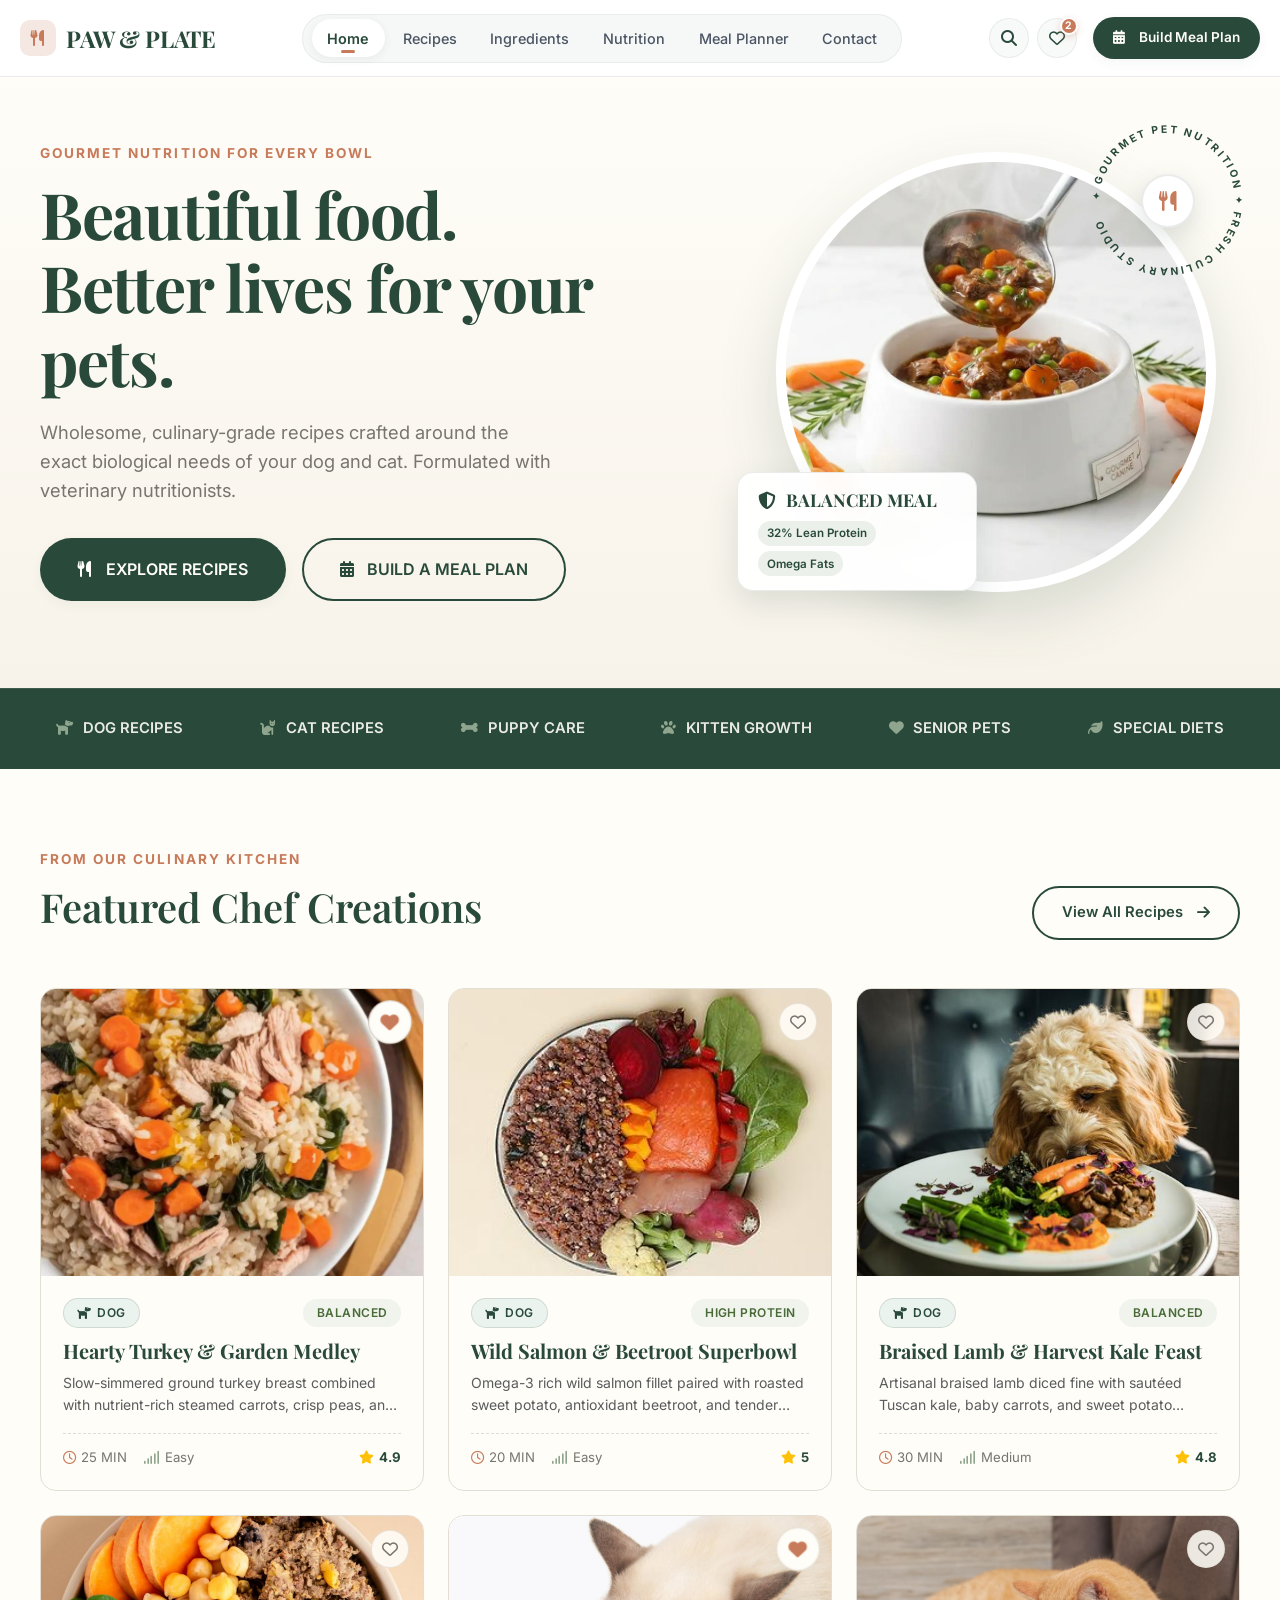
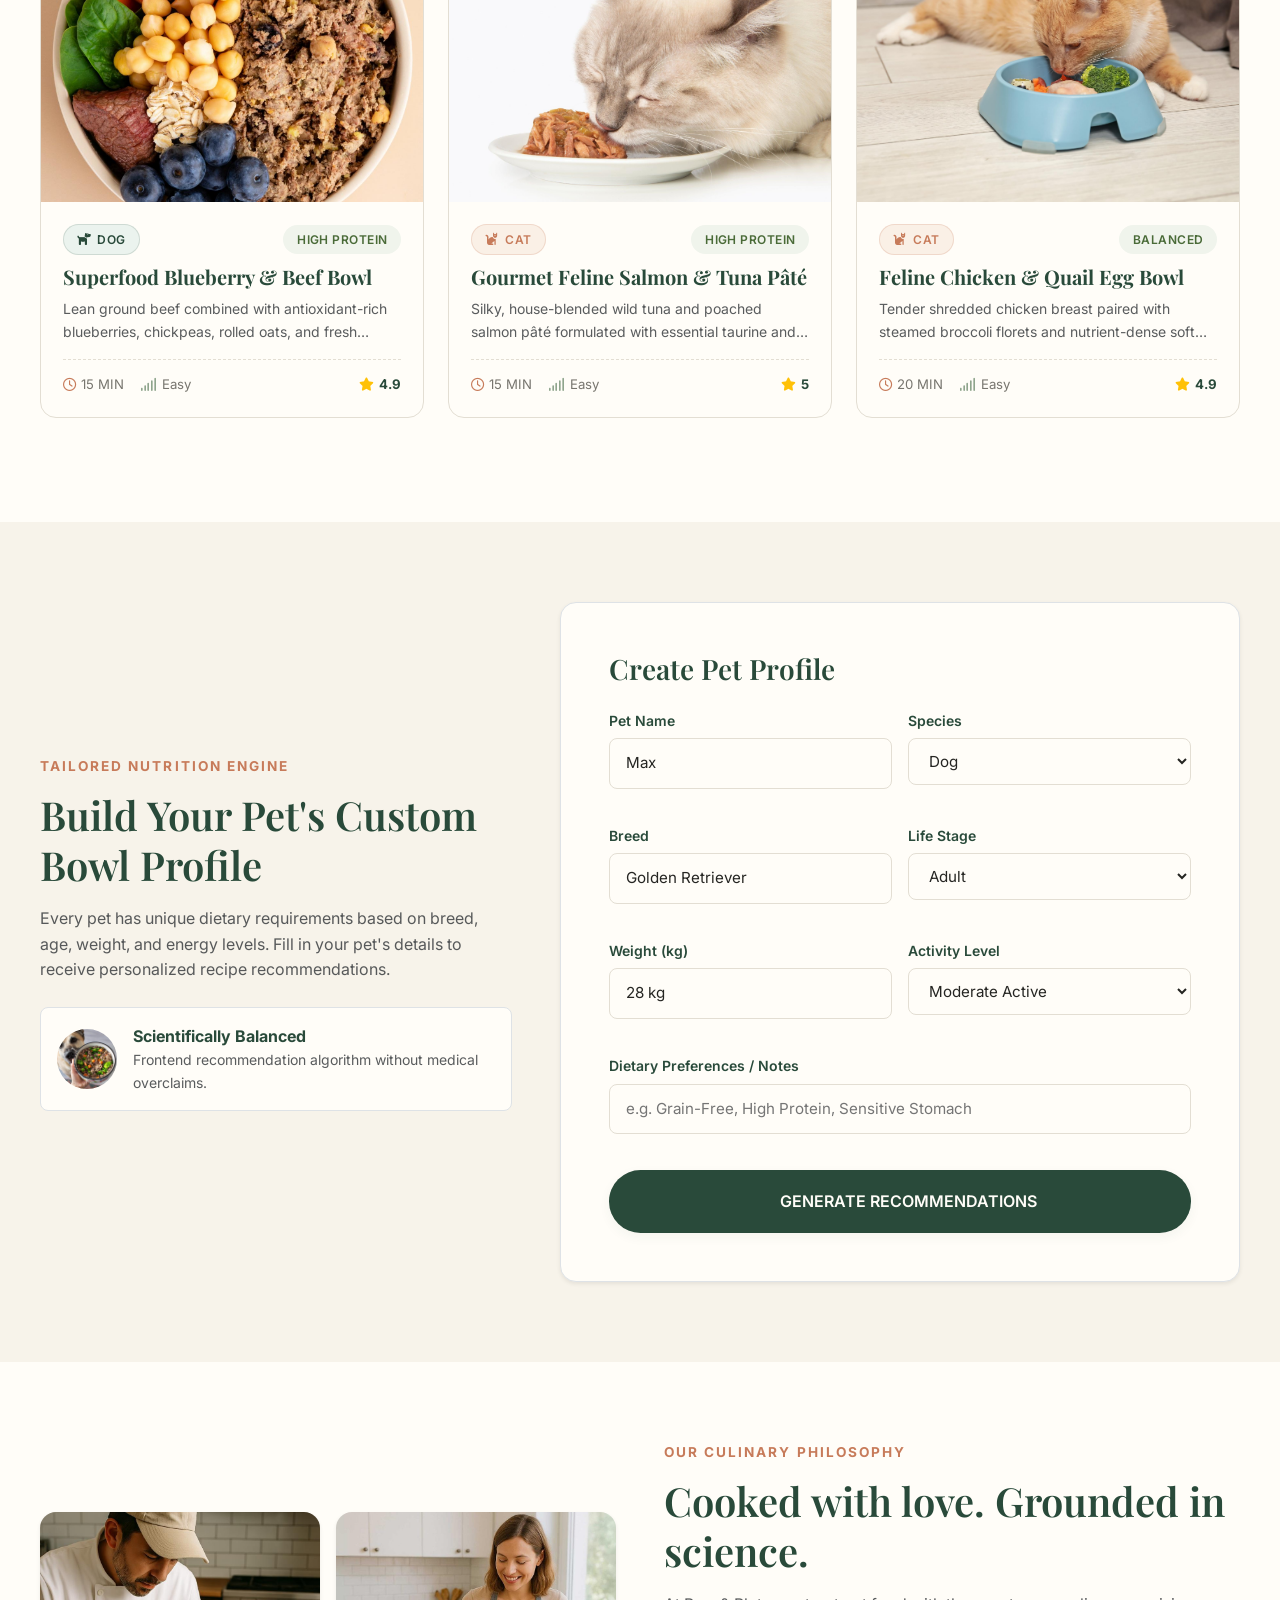
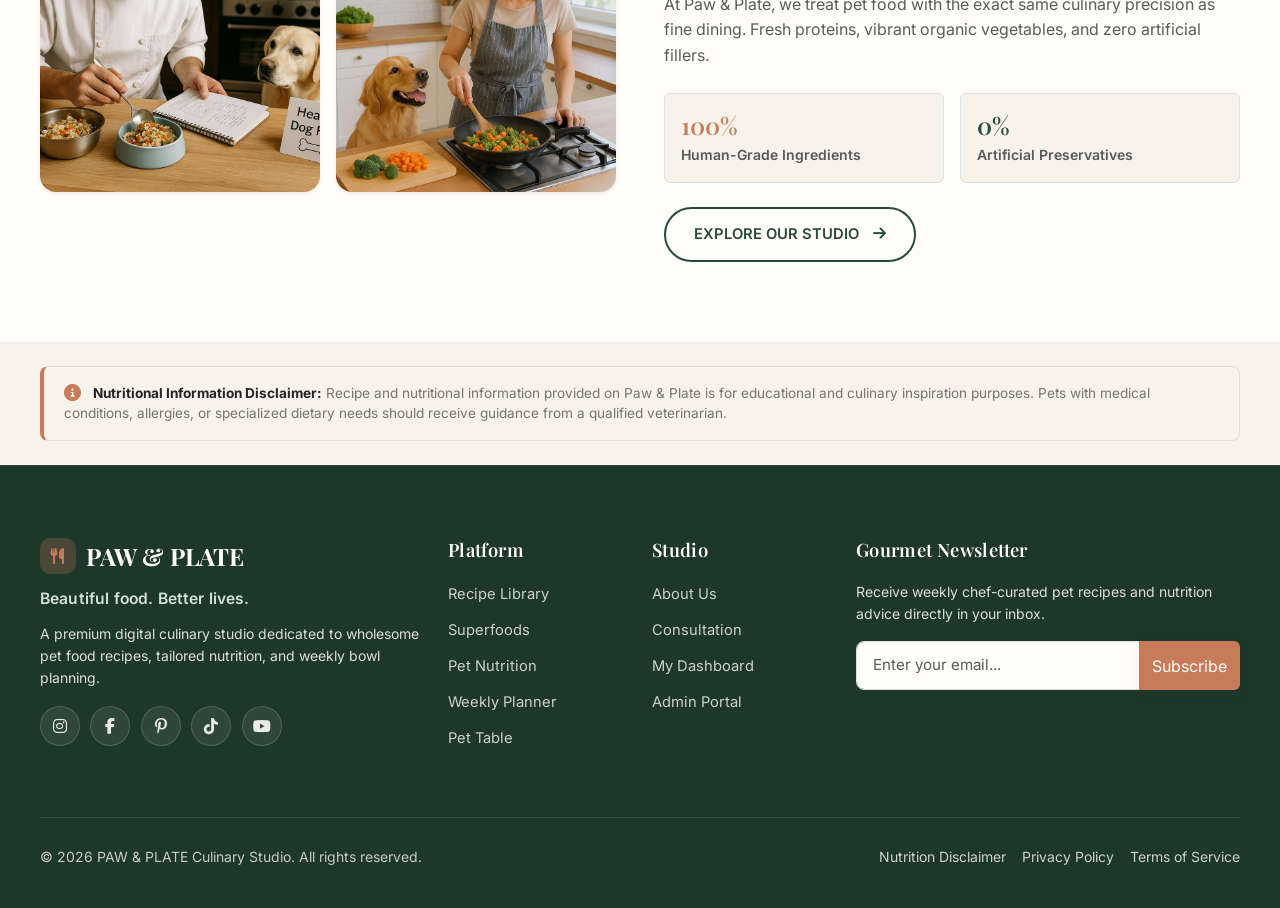
==== commit 076fb057: "ist comit" ====
--- a/index.html
+++ b/index.html
@@ -18,7 +18,7 @@
 <body data-page="home">
 
   <!-- Sticky Navbar -->
-  <nav class="navbar navbar-expand-lg paw-navbar">
+  <nav class="navbar navbar-expand-xl paw-navbar">
     <div class="container-custom">
 
       <!-- Brand Logo -->
@@ -27,7 +27,7 @@
       </a>
 
       <!-- Desktop Center Nav Links -->
-      <div class="d-none d-lg-flex navbar-nav-center">
+      <div class="d-none d-xl-flex navbar-nav-center">
         <a class="nav-link-paw active" href="index.html">Home</a>
         <a class="nav-link-paw" href="recipes.html">Recipes</a>
         <a class="nav-link-paw" href="ingredients.html">Ingredients</a>
@@ -37,7 +37,7 @@
       </div>
 
       <!-- Desktop Right Actions -->
-      <div class="d-none d-lg-flex align-items-center gap-2">
+      <div class="d-none d-xl-flex align-items-center gap-2">
         <a href="recipes.html" class="header-action-btn" title="Search Recipes"><i class="fas fa-search"></i></a>
         <a href="dashboard.html" class="header-action-btn" title="Saved Favorites">
           <i class="far fa-heart"></i>
@@ -48,8 +48,8 @@
         </a>
       </div>
 
-      <!-- Mobile Hamburger -->
-      <button class="navbar-toggler border-0 d-lg-none ms-auto" type="button" data-bs-toggle="offcanvas" data-bs-target="#mobileNavOffcanvas" aria-controls="mobileNavOffcanvas">
+      <!-- Mobile/Tablet Hamburger -->
+      <button class="navbar-toggler border-0 d-xl-none ms-auto" type="button" data-bs-toggle="offcanvas" data-bs-target="#mobileNavOffcanvas" aria-controls="mobileNavOffcanvas">
         <i class="fas fa-bars fa-lg text-forest"></i>
       </button>
 
@@ -188,7 +188,7 @@
         </div>
 
         <div class="col-lg-7 reveal-right">
-          <div class="bg-warm-white p-4 p-md-5 rounded-4 border shadow-sm">
+          <div class="bg-warm-white p-3 p-sm-4 p-md-5 rounded-4 border shadow-sm">
             <h3 class="font-heading mb-4 text-forest">Create Pet Profile</h3>
             <form id="homePetProfileForm">
               <div class="row g-3">
@@ -233,7 +233,7 @@
                 </div>
                 <div class="col-12 mt-3">
                   <button type="submit" class="btn-paw btn-paw-primary w-100 btn-paw-lg">
-                    <i class="fas fa-sparkles me-2"></i> GENERATE PERSONALIZED MEAL RECOMMENDATIONS
+                    <i class="fas fa-sparkles me-2"></i> GENERATE RECOMMENDATIONS
                   </button>
                 </div>
               </div>
--- a/assets/css/style.css
+++ b/assets/css/style.css
@@ -1777,6 +1777,116 @@
     margin-right: 0 !important;
     max-width: 100% !important;
   }
+
+  /* Responsive Button Padding & Text Overflow Fix for Mobile */
+  .btn-paw {
+    white-space: normal !important;
+    text-align: center;
+    word-wrap: break-word;
+    overflow-wrap: break-word;
+  }
+}
+
+@media (max-width: 576px) {
+  .btn-paw {
+    padding-left: 1.15rem !important;
+    padding-right: 1.15rem !important;
+    line-height: 1.35;
+  }
+
+  .btn-paw-lg {
+    padding: 0.85rem 1.25rem !important;
+    font-size: 0.875rem !important;
+    letter-spacing: 0.02em;
+  }
+
+  .bg-warm-white.p-4.p-md-5 {
+    padding: 1.25rem !important;
+  }
+
+  #homePetProfileForm .btn-paw-lg {
+    padding: 0.9rem 1.15rem !important;
+    font-size: 0.85rem !important;
+    font-weight: 600;
+  }
+
+  #dashPetProfileCard {
+    padding: 1.15rem !important;
+    text-align: center;
+  }
+
+  #dashPetProfileCard .tag-badge {
+    font-size: 0.72rem !important;
+    padding: 0.25rem 0.65rem !important;
+  }
+}
+
+/* Contact Page Socials & Interactive Map Styling */
+.contact-social-btn {
+  display: inline-flex;
+  align-items: center;
+  gap: 0.45rem;
+  padding: 0.45rem 0.9rem;
+  border-radius: var(--radius-pill);
+  font-size: 0.825rem;
+  font-weight: 600;
+  background-color: var(--warm-white);
+  border: 1px solid var(--border);
+  color: var(--forest);
+  text-decoration: none;
+  transition: var(--transition-fast);
+}
+
+.contact-social-btn:hover {
+  transform: translateY(-2px);
+  box-shadow: var(--shadow-sm);
+  color: #FFFFFF !important;
+}
+
+.contact-social-btn.social-instagram:hover {
+  background: linear-gradient(45deg, #f09433 0%, #e6683c 25%, #dc2743 50%, #cc2366 75%, #bc1888 100%);
+  border-color: transparent;
+}
+
+.contact-social-btn.social-facebook:hover {
+  background-color: #1877F2;
+  border-color: #1877F2;
+}
+
+.contact-social-btn.social-pinterest:hover {
+  background-color: #E60023;
+  border-color: #E60023;
+}
+
+.contact-social-btn.social-tiktok:hover {
+  background-color: #000000;
+  border-color: #000000;
+}
+
+.contact-social-btn.social-youtube:hover {
+  background-color: #FF0000;
+  border-color: #FF0000;
+}
+
+.contact-social-btn.social-twitter:hover {
+  background-color: #14171A;
+  border-color: #14171A;
+}
+
+.map-overlay-badge {
+  position: absolute;
+  top: 16px;
+  left: 16px;
+  background-color: rgba(255, 255, 255, 0.94);
+  backdrop-filter: blur(8px);
+  -webkit-backdrop-filter: blur(8px);
+  padding: 0.65rem 1rem;
+  border-radius: var(--radius-md);
+  border: 1px solid var(--border);
+  box-shadow: var(--shadow-md);
+  align-items: center;
+  gap: 0.75rem;
+  z-index: 5;
 }
 
 /* Reduced Motion for Accessibility */
